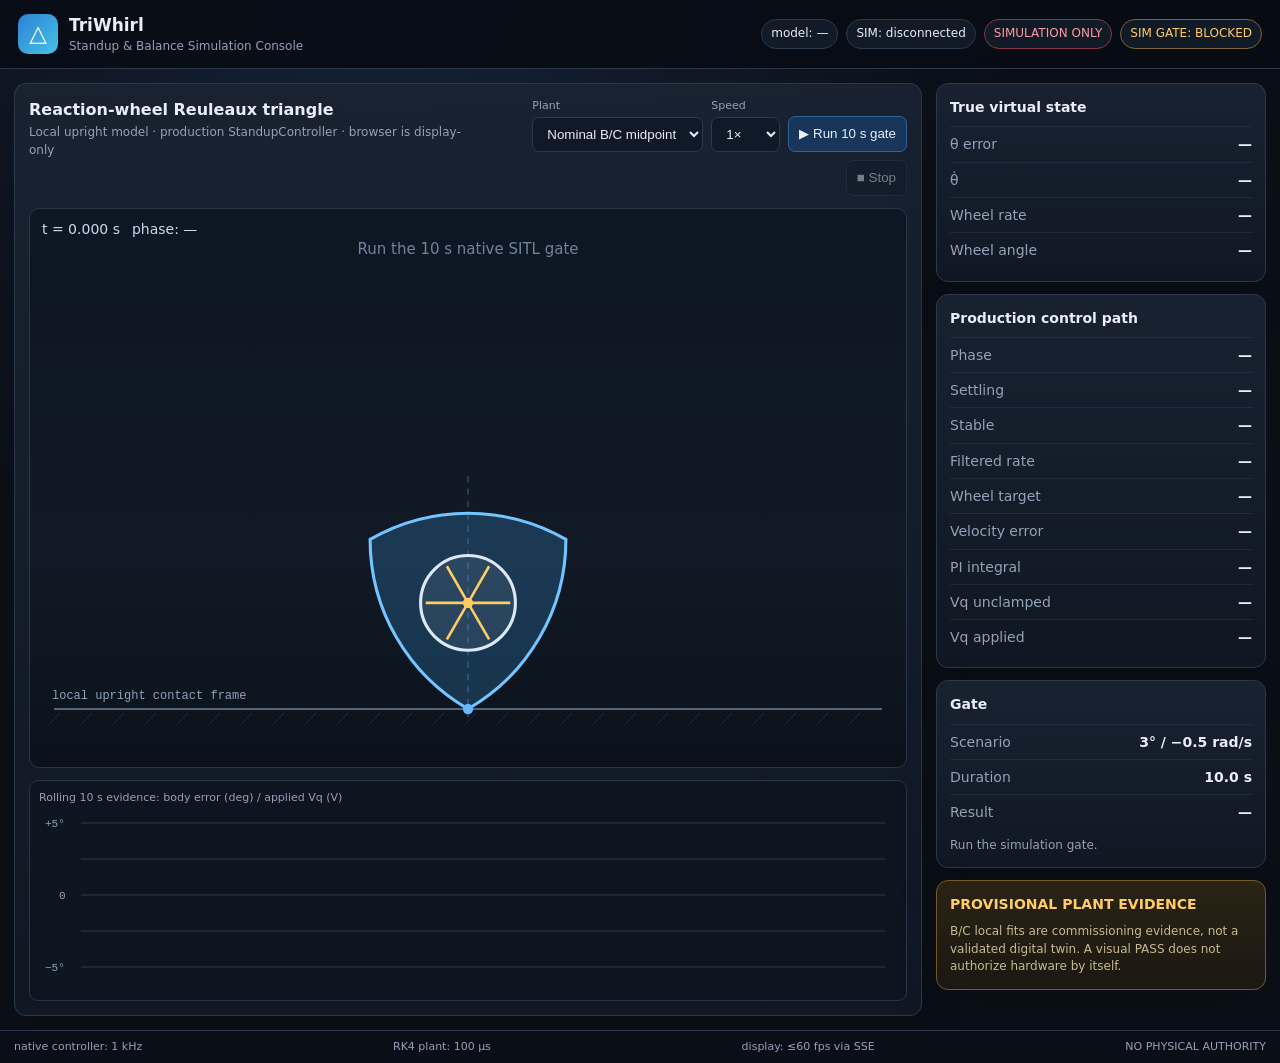
==== tools/visualization/triwhirl-sim-viewer/index.html @ 274da1be "Add WebUI long-run balance gate (#36)" ====
<!doctype html>
<html lang="en">
<head>
  <meta charset="utf-8">
  <meta name="viewport" content="width=device-width, initial-scale=1">
  <title>TriWhirl Simulation Console</title>
  <link rel="stylesheet" href="style.css">
</head>
<body>
  <div class="app-shell">
    <header class="topbar">
      <div class="brand">
        <div class="brand-mark">△</div>
        <div>
          <div class="brand-title">TriWhirl</div>
          <div class="brand-subtitle">Standup & Balance Simulation Console</div>
        </div>
      </div>
      <div class="top-status">
        <div class="status-chip" id="model-chip">model: —</div>
        <div class="status-chip" id="stream-chip">SIM: disconnected</div>
        <div class="status-chip status-danger">SIMULATION ONLY</div>
        <div class="status-chip gate-blocked" id="gate-chip">SIM GATE: BLOCKED</div>
      </div>
    </header>

    <div class="layout">
      <main class="main-panel">
        <section class="scene-card">
          <div class="section-head">
            <div>
              <div class="section-title">Reaction-wheel Reuleaux triangle</div>
              <div class="section-subtitle">Local upright model · production StandupController · browser is display-only</div>
            </div>
            <div class="controls">
              <label>Plant
                <select id="profile">
                  <option value="nominal" selected>Nominal B/C midpoint</option>
                  <option value="B">Provisional B</option>
                  <option value="C">Provisional C</option>
                </select>
              </label>
              <label>Speed
                <select id="speed">
                  <option value="0.5">0.5×</option>
                  <option value="1" selected>1×</option>
                  <option value="2">2×</option>
                  <option value="5">5×</option>
                </select>
              </label>
              <button id="run">▶ Run 10 s gate</button>
              <button id="stop" disabled>■ Stop</button>
            </div>
          </div>

          <div class="scene-wrap">
            <canvas id="scene" width="960" height="600"></canvas>
            <div class="scene-overlay">
              <span id="time-readout">t = 0.000 s</span>
              <span id="phase-readout">phase: —</span>
            </div>
          </div>

          <div class="plot-card">
            <div class="plot-title">Rolling 10 s evidence: body error (deg) / applied Vq (V)</div>
            <canvas id="history" width="960" height="180"></canvas>
          </div>
        </section>
      </main>

      <aside class="right-panel">
        <section class="info-card">
          <div class="card-title">True virtual state</div>
          <div class="kv"><span>θ error</span><strong id="theta">—</strong></div>
          <div class="kv"><span>θ̇</span><strong id="theta-dot">—</strong></div>
          <div class="kv"><span>Wheel rate</span><strong id="wheel-rate">—</strong></div>
          <div class="kv"><span>Wheel angle</span><strong id="wheel-angle">—</strong></div>
        </section>

        <section class="info-card">
          <div class="card-title">Production control path</div>
          <div class="kv"><span>Phase</span><strong id="phase">—</strong></div>
          <div class="kv"><span>Settling</span><strong id="settling">—</strong></div>
          <div class="kv"><span>Stable</span><strong id="stable">—</strong></div>
          <div class="kv"><span>Filtered rate</span><strong id="filtered-rate">—</strong></div>
          <div class="kv"><span>Wheel target</span><strong id="target">—</strong></div>
          <div class="kv"><span>Velocity error</span><strong id="velocity-error">—</strong></div>
          <div class="kv"><span>PI integral</span><strong id="integral">—</strong></div>
          <div class="kv"><span>Vq unclamped</span><strong id="vq-unclamped">—</strong></div>
          <div class="kv"><span>Vq applied</span><strong id="vq">—</strong></div>
        </section>

        <section class="info-card">
          <div class="card-title">Gate</div>
          <div class="kv"><span>Scenario</span><strong>3° / −0.5 rad/s</strong></div>
          <div class="kv"><span>Duration</span><strong>10.0 s</strong></div>
          <div class="kv"><span>Result</span><strong id="gate-result">—</strong></div>
          <div class="scope" id="gate-summary">Run the simulation gate.</div>
        </section>

        <section class="warning-card">
          <div class="warning-title">PROVISIONAL PLANT EVIDENCE</div>
          <div class="warning-copy">
            B/C local fits are commissioning evidence, not a validated digital twin.
            A visual PASS does not authorize hardware by itself.
          </div>
        </section>
      </aside>
    </div>

    <footer class="statusbar">
      <span>native controller: 1 kHz</span>
      <span>RK4 plant: 100 µs</span>
      <span>display: ≤60 fps via SSE</span>
      <span>NO PHYSICAL AUTHORITY</span>
    </footer>
  </div>

  <script src="app.js"></script>
</body>
</html>
---- tools/visualization/triwhirl-sim-viewer/style.css ----
:root {
  color-scheme: dark;
  --bg: #0b1018;
  --panel: #121a26;
  --panel-2: #182231;
  --border: #2b394d;
  --text: #e8eef8;
  --muted: #93a2b8;
  --accent: #65b8ff;
  --good: #61d394;
  --warn: #ffcc66;
  --bad: #ff6b75;
}

* { box-sizing: border-box; }
body {
  margin: 0;
  min-height: 100vh;
  background: radial-gradient(circle at 30% 0%, #152237 0%, var(--bg) 45%);
  color: var(--text);
  font: 14px/1.45 Inter, ui-sans-serif, system-ui, -apple-system, BlinkMacSystemFont, "Segoe UI", sans-serif;
}
button, select {
  color: var(--text);
  background: #101927;
  border: 1px solid var(--border);
  border-radius: 7px;
  padding: 8px 10px;
}
button { cursor: pointer; }
button:hover:not(:disabled) { border-color: var(--accent); }
button:disabled { opacity: 0.45; cursor: default; }

.app-shell { min-height: 100vh; display: flex; flex-direction: column; }
.topbar {
  display: flex;
  align-items: center;
  justify-content: space-between;
  gap: 18px;
  padding: 13px 18px;
  border-bottom: 1px solid var(--border);
  background: rgba(8, 13, 21, 0.92);
  position: sticky;
  top: 0;
  z-index: 3;
}
.brand { display: flex; align-items: center; gap: 11px; }
.brand-mark {
  width: 40px;
  height: 40px;
  display: grid;
  place-items: center;
  border-radius: 10px;
  background: linear-gradient(135deg, #2d81d4, #46c3e5);
  color: white;
  font-size: 23px;
  font-weight: 800;
}
.brand-title { font-weight: 750; font-size: 17px; }
.brand-subtitle { color: var(--muted); font-size: 12px; }
.top-status { display: flex; gap: 8px; flex-wrap: wrap; justify-content: flex-end; }
.status-chip {
  border: 1px solid var(--border);
  border-radius: 999px;
  padding: 5px 9px;
  background: #111a27;
  font-size: 12px;
  white-space: nowrap;
}
.status-danger { border-color: #8a3740; color: #ff9aa2; }
.gate-pass { border-color: #2a7751; color: var(--good); }
.gate-blocked { border-color: #7d6430; color: var(--warn); }
.gate-fail { border-color: #8a3740; color: var(--bad); }

.layout {
  flex: 1;
  display: grid;
  grid-template-columns: minmax(0, 1fr) 330px;
  gap: 14px;
  padding: 14px;
}
.main-panel, .right-panel { min-width: 0; }
.right-panel { display: flex; flex-direction: column; gap: 12px; }
.scene-card, .info-card, .warning-card {
  background: linear-gradient(180deg, rgba(24,34,49,0.98), rgba(16,24,36,0.98));
  border: 1px solid var(--border);
  border-radius: 12px;
  box-shadow: 0 18px 45px rgba(0,0,0,0.18);
}
.scene-card { padding: 14px; }
.section-head {
  display: flex;
  justify-content: space-between;
  align-items: flex-start;
  gap: 16px;
  margin-bottom: 12px;
}
.section-title { font-size: 16px; font-weight: 720; }
.section-subtitle { color: var(--muted); margin-top: 3px; font-size: 12px; }
.controls { display: flex; align-items: end; gap: 8px; flex-wrap: wrap; justify-content: flex-end; }
.controls label { color: var(--muted); font-size: 11px; display: flex; flex-direction: column; gap: 3px; }
.controls button { height: 36px; }
#run { background: #17365a; border-color: #2f6498; }

.scene-wrap {
  position: relative;
  border: 1px solid #27364a;
  border-radius: 10px;
  overflow: hidden;
  background: linear-gradient(180deg, #0d1623 0%, #101925 62%, #0b121b 100%);
}
#scene { width: 100%; height: min(62vh, 600px); display: block; }
.scene-overlay {
  position: absolute;
  left: 12px;
  top: 10px;
  display: flex;
  gap: 12px;
  color: #c8d8ec;
  font-variant-numeric: tabular-nums;
  pointer-events: none;
}

.plot-card { margin-top: 12px; border: 1px solid #27364a; border-radius: 9px; padding: 9px; background: #0d1520; }
.plot-title { color: var(--muted); font-size: 11px; margin-bottom: 5px; }
#history { width: 100%; height: 180px; display: block; }

.info-card, .warning-card { padding: 13px; }
.card-title, .warning-title { font-weight: 700; margin-bottom: 9px; }
.kv {
  display: flex;
  justify-content: space-between;
  gap: 12px;
  border-top: 1px solid rgba(67,84,108,0.28);
  padding: 7px 0;
}
.kv:first-of-type { border-top: 0; }
.kv span { color: var(--muted); }
.kv strong { text-align: right; font-variant-numeric: tabular-nums; font-weight: 650; }
.scope { color: var(--muted); font-size: 12px; margin-top: 7px; }
.warning-card { border-color: #715a2c; background: linear-gradient(180deg, #2a2315, #1b1812); }
.warning-title { color: var(--warn); }
.warning-copy { color: #c9b98e; font-size: 12px; }

.statusbar {
  display: flex;
  justify-content: space-between;
  flex-wrap: wrap;
  gap: 8px 18px;
  padding: 8px 14px;
  color: var(--muted);
  border-top: 1px solid var(--border);
  background: #0a0f17;
  font-size: 11px;
}

@media (max-width: 980px) {
  .layout { grid-template-columns: 1fr; }
  .right-panel { display: grid; grid-template-columns: repeat(auto-fit, minmax(250px, 1fr)); }
  .topbar { align-items: flex-start; }
  .section-head { flex-direction: column; }
  .controls { justify-content: flex-start; }
}
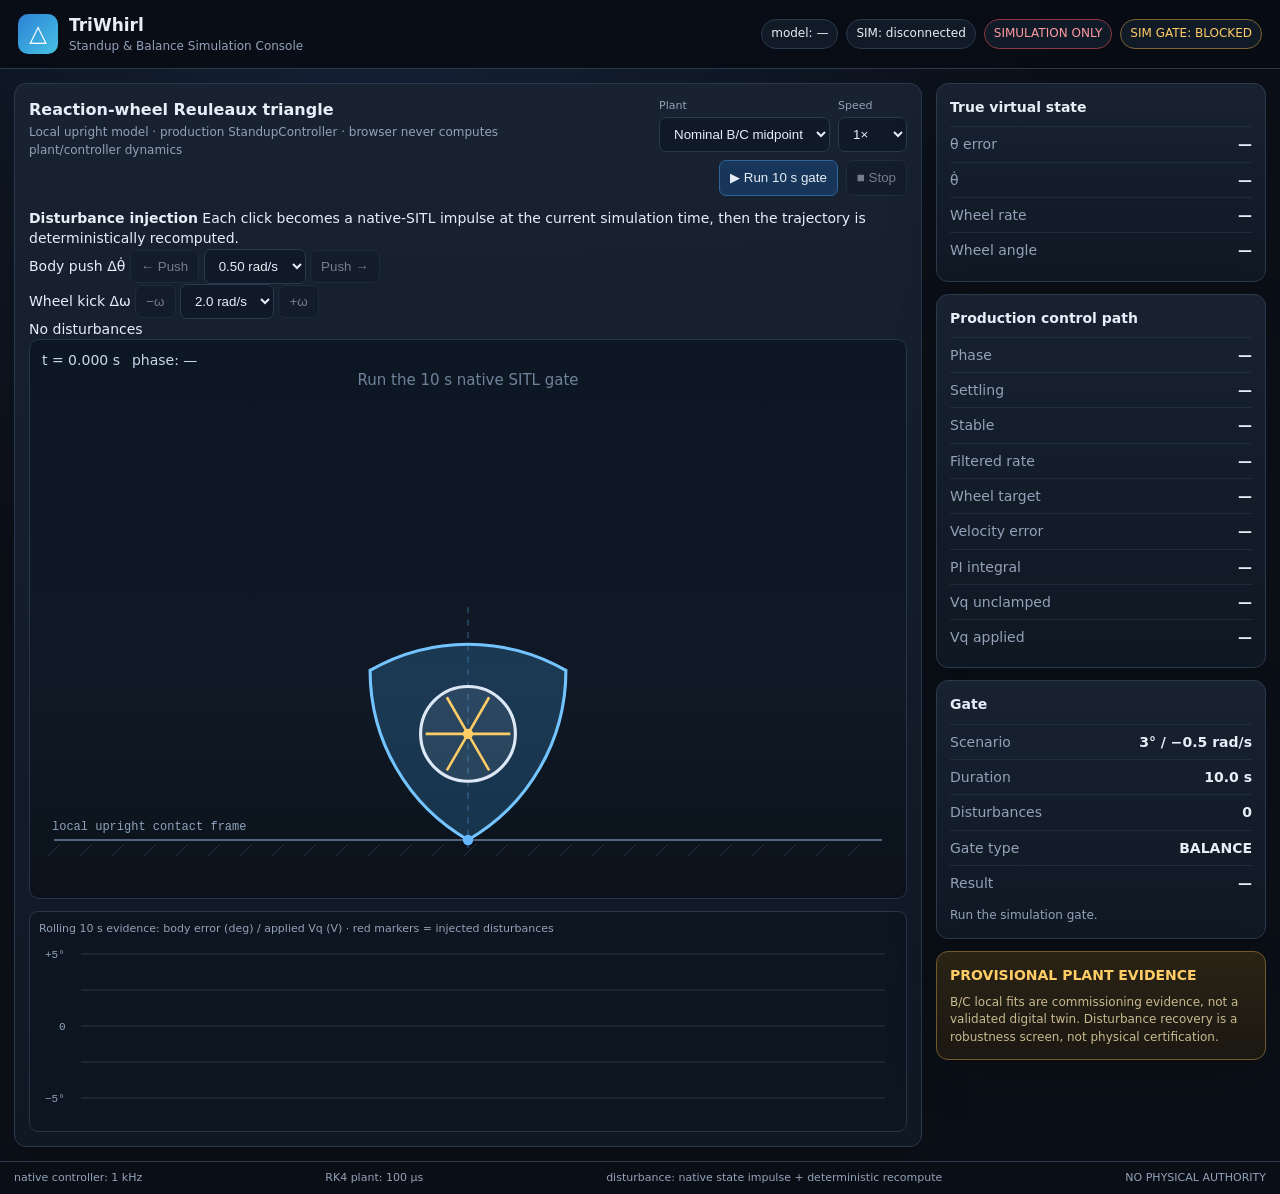
==== commit 88445160: "Add disturbance controls to simulation WebUI (#36)" ====
--- a/tools/visualization/triwhirl-sim-viewer/index.html
+++ b/tools/visualization/triwhirl-sim-viewer/index.html
@@ -30,7 +30,7 @@
           <div class="section-head">
             <div>
               <div class="section-title">Reaction-wheel Reuleaux triangle</div>
-              <div class="section-subtitle">Local upright model · production StandupController · browser is display-only</div>
+              <div class="section-subtitle">Local upright model · production StandupController · browser never computes plant/controller dynamics</div>
             </div>
             <div class="controls">
               <label>Plant
@@ -53,16 +53,47 @@
             </div>
           </div>
 
+          <div class="disturbance-panel">
+            <div class="disturbance-copy">
+              <strong>Disturbance injection</strong>
+              <span>Each click becomes a native-SITL impulse at the current simulation time, then the trajectory is deterministically recomputed.</span>
+            </div>
+            <div class="disturbance-controls">
+              <div class="kick-group">
+                <span class="kick-label">Body push Δθ̇</span>
+                <button id="body-left" class="kick-button" disabled>← Push</button>
+                <select id="body-strength" aria-label="Body push strength">
+                  <option value="0.2">0.20 rad/s</option>
+                  <option value="0.5" selected>0.50 rad/s</option>
+                  <option value="1.0">1.00 rad/s</option>
+                </select>
+                <button id="body-right" class="kick-button" disabled>Push →</button>
+              </div>
+              <div class="kick-group">
+                <span class="kick-label">Wheel kick Δω</span>
+                <button id="wheel-minus" class="kick-button secondary" disabled>−ω</button>
+                <select id="wheel-strength" aria-label="Wheel kick strength">
+                  <option value="1.0">1.0 rad/s</option>
+                  <option value="2.0" selected>2.0 rad/s</option>
+                  <option value="5.0">5.0 rad/s</option>
+                </select>
+                <button id="wheel-plus" class="kick-button secondary" disabled>+ω</button>
+              </div>
+              <div class="disturbance-readout" id="disturbance-readout">No disturbances</div>
+            </div>
+          </div>
+
           <div class="scene-wrap">
             <canvas id="scene" width="960" height="600"></canvas>
             <div class="scene-overlay">
               <span id="time-readout">t = 0.000 s</span>
               <span id="phase-readout">phase: —</span>
+              <span id="kick-readout"></span>
             </div>
           </div>
 
           <div class="plot-card">
-            <div class="plot-title">Rolling 10 s evidence: body error (deg) / applied Vq (V)</div>
+            <div class="plot-title">Rolling 10 s evidence: body error (deg) / applied Vq (V) · red markers = injected disturbances</div>
             <canvas id="history" width="960" height="180"></canvas>
           </div>
         </section>
@@ -94,6 +125,8 @@
           <div class="card-title">Gate</div>
           <div class="kv"><span>Scenario</span><strong>3° / −0.5 rad/s</strong></div>
           <div class="kv"><span>Duration</span><strong>10.0 s</strong></div>
+          <div class="kv"><span>Disturbances</span><strong id="disturbance-count">0</strong></div>
+          <div class="kv"><span>Gate type</span><strong id="gate-type">BALANCE</strong></div>
           <div class="kv"><span>Result</span><strong id="gate-result">—</strong></div>
           <div class="scope" id="gate-summary">Run the simulation gate.</div>
         </section>
@@ -102,7 +135,7 @@
           <div class="warning-title">PROVISIONAL PLANT EVIDENCE</div>
           <div class="warning-copy">
             B/C local fits are commissioning evidence, not a validated digital twin.
-            A visual PASS does not authorize hardware by itself.
+            Disturbance recovery is a robustness screen, not physical certification.
           </div>
         </section>
       </aside>
@@ -111,7 +144,7 @@
     <footer class="statusbar">
       <span>native controller: 1 kHz</span>
       <span>RK4 plant: 100 µs</span>
-      <span>display: ≤60 fps via SSE</span>
+      <span>disturbance: native state impulse + deterministic recompute</span>
       <span>NO PHYSICAL AUTHORITY</span>
     </footer>
   </div>
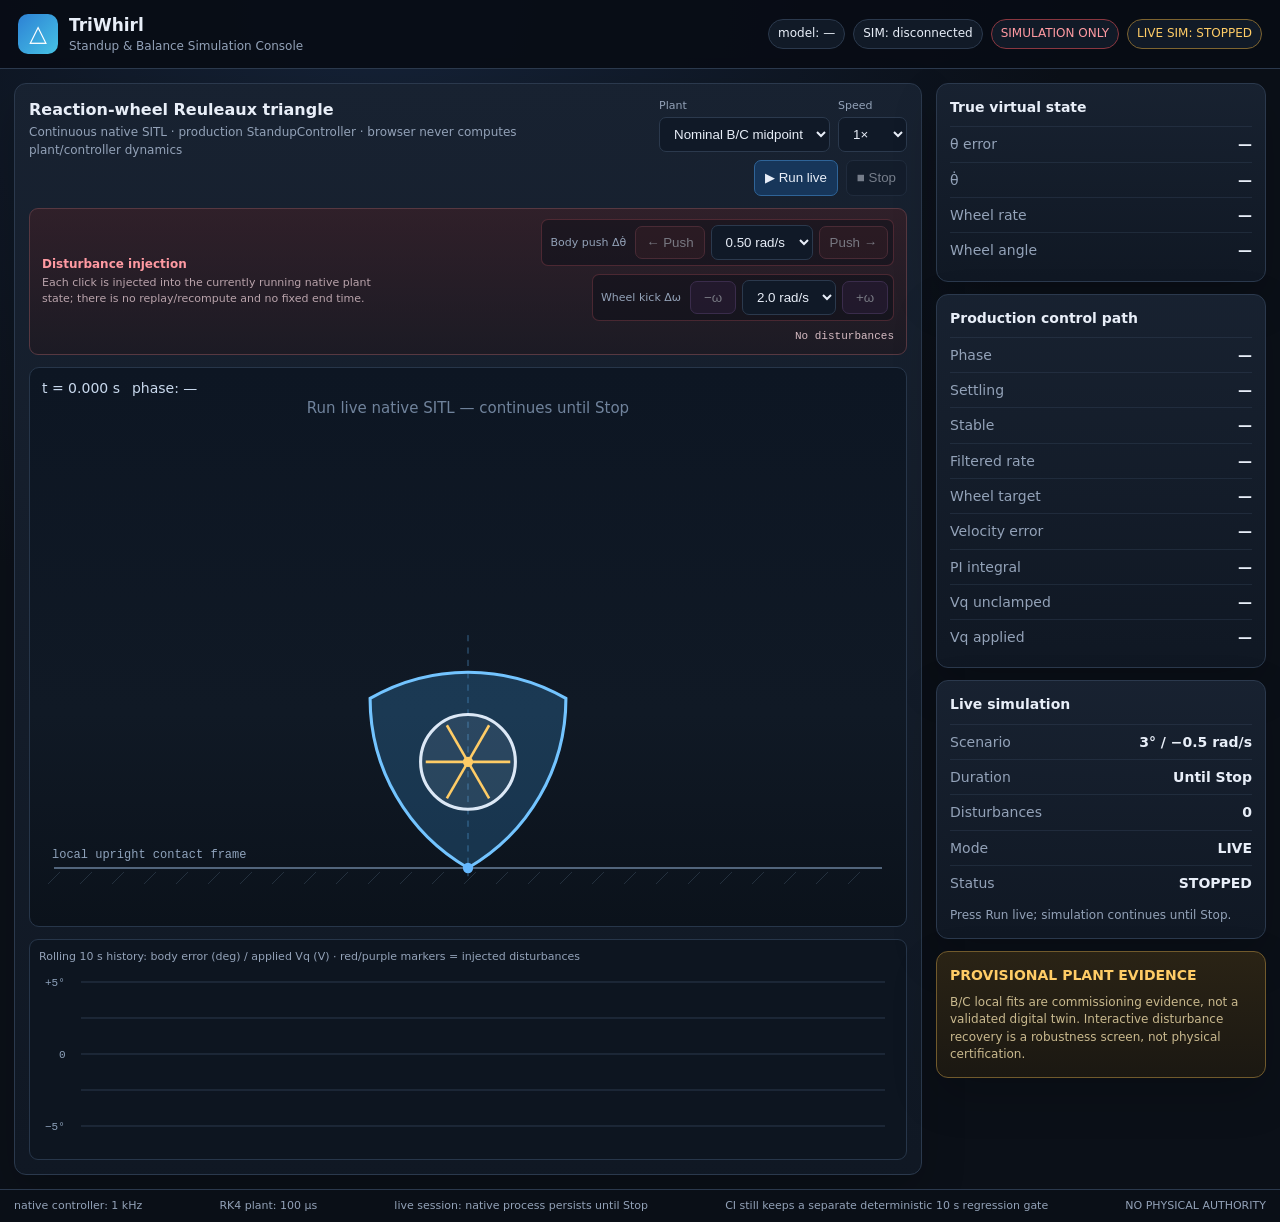
==== commit 591c5110: "Remove WebUI 10-second run limit (#36)" ====
--- a/tools/visualization/triwhirl-sim-viewer/index.html
+++ b/tools/visualization/triwhirl-sim-viewer/index.html
@@ -20,7 +20,7 @@
         <div class="status-chip" id="model-chip">model: —</div>
         <div class="status-chip" id="stream-chip">SIM: disconnected</div>
         <div class="status-chip status-danger">SIMULATION ONLY</div>
-        <div class="status-chip gate-blocked" id="gate-chip">SIM GATE: BLOCKED</div>
+        <div class="status-chip gate-blocked" id="gate-chip">LIVE SIM: STOPPED</div>
       </div>
     </header>
 
@@ -30,7 +30,7 @@
           <div class="section-head">
             <div>
               <div class="section-title">Reaction-wheel Reuleaux triangle</div>
-              <div class="section-subtitle">Local upright model · production StandupController · browser never computes plant/controller dynamics</div>
+              <div class="section-subtitle">Continuous native SITL · production StandupController · browser never computes plant/controller dynamics</div>
             </div>
             <div class="controls">
               <label>Plant
@@ -48,7 +48,7 @@
                   <option value="5">5×</option>
                 </select>
               </label>
-              <button id="run">▶ Run 10 s gate</button>
+              <button id="run">▶ Run live</button>
               <button id="stop" disabled>■ Stop</button>
             </div>
           </div>
@@ -56,7 +56,7 @@
           <div class="disturbance-panel">
             <div class="disturbance-copy">
               <strong>Disturbance injection</strong>
-              <span>Each click becomes a native-SITL impulse at the current simulation time, then the trajectory is deterministically recomputed.</span>
+              <span>Each click is injected into the currently running native plant state; there is no replay/recompute and no fixed end time.</span>
             </div>
             <div class="disturbance-controls">
               <div class="kick-group">
@@ -93,7 +93,7 @@
           </div>
 
           <div class="plot-card">
-            <div class="plot-title">Rolling 10 s evidence: body error (deg) / applied Vq (V) · red markers = injected disturbances</div>
+            <div class="plot-title">Rolling 10 s history: body error (deg) / applied Vq (V) · red/purple markers = injected disturbances</div>
             <canvas id="history" width="960" height="180"></canvas>
           </div>
         </section>
@@ -122,20 +122,20 @@
         </section>
 
         <section class="info-card">
-          <div class="card-title">Gate</div>
+          <div class="card-title">Live simulation</div>
           <div class="kv"><span>Scenario</span><strong>3° / −0.5 rad/s</strong></div>
-          <div class="kv"><span>Duration</span><strong>10.0 s</strong></div>
+          <div class="kv"><span>Duration</span><strong>Until Stop</strong></div>
           <div class="kv"><span>Disturbances</span><strong id="disturbance-count">0</strong></div>
-          <div class="kv"><span>Gate type</span><strong id="gate-type">BALANCE</strong></div>
-          <div class="kv"><span>Result</span><strong id="gate-result">—</strong></div>
-          <div class="scope" id="gate-summary">Run the simulation gate.</div>
+          <div class="kv"><span>Mode</span><strong id="gate-type">LIVE</strong></div>
+          <div class="kv"><span>Status</span><strong id="gate-result">STOPPED</strong></div>
+          <div class="scope" id="gate-summary">Press Run live; simulation continues until Stop.</div>
         </section>
 
         <section class="warning-card">
           <div class="warning-title">PROVISIONAL PLANT EVIDENCE</div>
           <div class="warning-copy">
             B/C local fits are commissioning evidence, not a validated digital twin.
-            Disturbance recovery is a robustness screen, not physical certification.
+            Interactive disturbance recovery is a robustness screen, not physical certification.
           </div>
         </section>
       </aside>
@@ -144,7 +144,8 @@
     <footer class="statusbar">
       <span>native controller: 1 kHz</span>
       <span>RK4 plant: 100 µs</span>
-      <span>disturbance: native state impulse + deterministic recompute</span>
+      <span>live session: native process persists until Stop</span>
+      <span>CI still keeps a separate deterministic 10 s regression gate</span>
       <span>NO PHYSICAL AUTHORITY</span>
     </footer>
   </div>
--- a/tools/visualization/triwhirl-sim-viewer/style.css
+++ b/tools/visualization/triwhirl-sim-viewer/style.css
@@ -10,6 +10,7 @@
   --good: #61d394;
   --warn: #ffcc66;
   --bad: #ff6b75;
+  --wheel-kick: #d58cff;
 }
 
 * { box-sizing: border-box; }
@@ -102,6 +103,61 @@
 .controls button { height: 36px; }
 #run { background: #17365a; border-color: #2f6498; }
 
+.disturbance-panel {
+  display: flex;
+  justify-content: space-between;
+  align-items: center;
+  gap: 14px;
+  margin-bottom: 12px;
+  padding: 10px 12px;
+  border: 1px solid #573841;
+  border-radius: 9px;
+  background: linear-gradient(180deg, rgba(61,31,38,0.65), rgba(31,24,31,0.65));
+}
+.disturbance-copy {
+  min-width: 200px;
+  display: flex;
+  flex-direction: column;
+  gap: 2px;
+}
+.disturbance-copy strong { color: #ff9aa2; font-size: 12px; }
+.disturbance-copy span { color: #b9a3ab; font-size: 11px; }
+.disturbance-controls {
+  display: flex;
+  align-items: center;
+  justify-content: flex-end;
+  flex-wrap: wrap;
+  gap: 8px;
+}
+.kick-group {
+  display: flex;
+  align-items: center;
+  gap: 6px;
+  padding: 5px;
+  border: 1px solid rgba(255,107,117,0.22);
+  border-radius: 7px;
+  background: rgba(10,15,23,0.45);
+}
+.kick-label { color: var(--muted); font-size: 11px; margin: 0 3px; }
+.kick-button {
+  min-width: 64px;
+  background: #3b2027;
+  border-color: #81444f;
+}
+.kick-button:hover:not(:disabled) { border-color: var(--bad); }
+.kick-button.secondary {
+  min-width: 46px;
+  background: #30203f;
+  border-color: #654982;
+}
+.kick-button.secondary:hover:not(:disabled) { border-color: var(--wheel-kick); }
+.disturbance-readout {
+  min-width: 210px;
+  color: #d6bbc2;
+  font: 11px/1.35 ui-monospace, SFMono-Regular, Consolas, monospace;
+  text-align: right;
+}
+
 .scene-wrap {
   position: relative;
   border: 1px solid #27364a;
@@ -116,10 +172,12 @@
   top: 10px;
   display: flex;
   gap: 12px;
+  flex-wrap: wrap;
   color: #c8d8ec;
   font-variant-numeric: tabular-nums;
   pointer-events: none;
 }
+#kick-readout { color: #ff9aa2; font-weight: 650; }
 
 .plot-card { margin-top: 12px; border: 1px solid #27364a; border-radius: 9px; padding: 9px; background: #0d1520; }
 .plot-title { color: var(--muted); font-size: 11px; margin-bottom: 5px; }
@@ -154,6 +212,12 @@
   font-size: 11px;
 }
 
+@media (max-width: 1180px) {
+  .disturbance-panel { align-items: flex-start; flex-direction: column; }
+  .disturbance-controls { justify-content: flex-start; }
+  .disturbance-readout { text-align: left; }
+}
+
 @media (max-width: 980px) {
   .layout { grid-template-columns: 1fr; }
   .right-panel { display: grid; grid-template-columns: repeat(auto-fit, minmax(250px, 1fr)); }
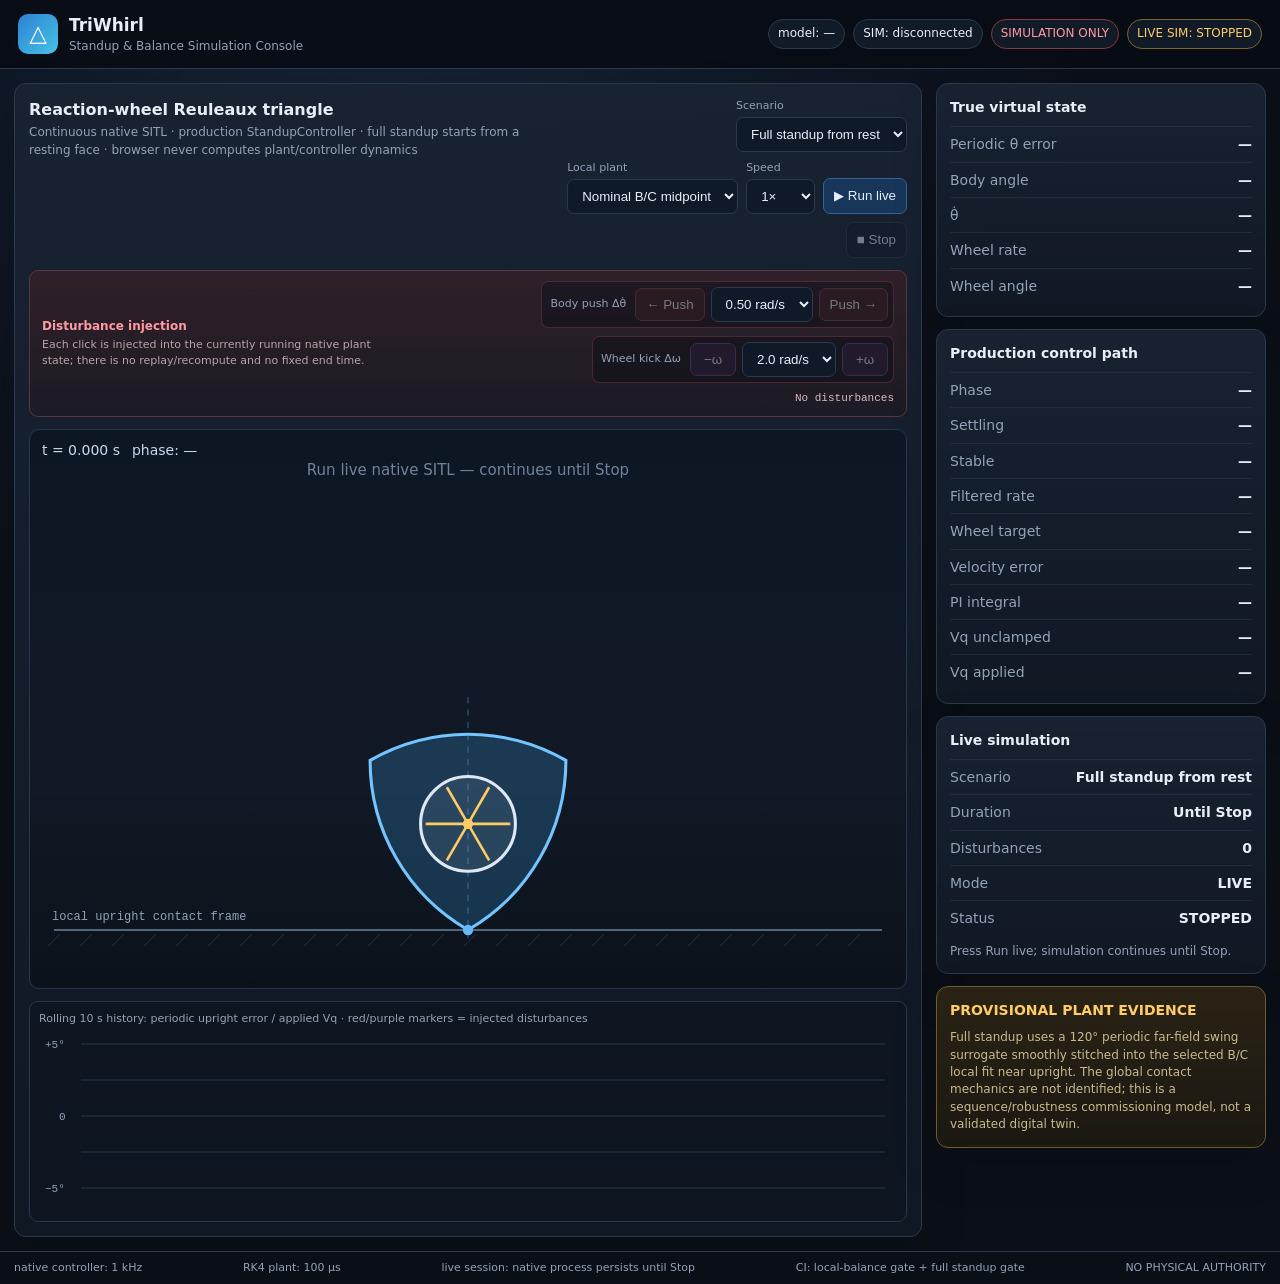
==== commit c2f47723: "Default WebUI to full standup from rest (#36)" ====
--- a/tools/visualization/triwhirl-sim-viewer/index.html
+++ b/tools/visualization/triwhirl-sim-viewer/index.html
@@ -30,10 +30,16 @@
           <div class="section-head">
             <div>
               <div class="section-title">Reaction-wheel Reuleaux triangle</div>
-              <div class="section-subtitle">Continuous native SITL · production StandupController · browser never computes plant/controller dynamics</div>
+              <div class="section-subtitle">Continuous native SITL · production StandupController · full standup starts from a resting face · browser never computes plant/controller dynamics</div>
             </div>
             <div class="controls">
-              <label>Plant
+              <label>Scenario
+                <select id="scenario">
+                  <option value="full-standup" selected>Full standup from rest</option>
+                  <option value="balance">Upright balance only</option>
+                </select>
+              </label>
+              <label>Local plant
                 <select id="profile">
                   <option value="nominal" selected>Nominal B/C midpoint</option>
                   <option value="B">Provisional B</option>
@@ -93,7 +99,7 @@
           </div>
 
           <div class="plot-card">
-            <div class="plot-title">Rolling 10 s history: body error (deg) / applied Vq (V) · red/purple markers = injected disturbances</div>
+            <div class="plot-title">Rolling 10 s history: periodic upright error / applied Vq · red/purple markers = injected disturbances</div>
             <canvas id="history" width="960" height="180"></canvas>
           </div>
         </section>
@@ -102,7 +108,8 @@
       <aside class="right-panel">
         <section class="info-card">
           <div class="card-title">True virtual state</div>
-          <div class="kv"><span>θ error</span><strong id="theta">—</strong></div>
+          <div class="kv"><span>Periodic θ error</span><strong id="theta">—</strong></div>
+          <div class="kv"><span>Body angle</span><strong id="body-angle">—</strong></div>
           <div class="kv"><span>θ̇</span><strong id="theta-dot">—</strong></div>
           <div class="kv"><span>Wheel rate</span><strong id="wheel-rate">—</strong></div>
           <div class="kv"><span>Wheel angle</span><strong id="wheel-angle">—</strong></div>
@@ -123,19 +130,18 @@
 
         <section class="info-card">
           <div class="card-title">Live simulation</div>
-          <div class="kv"><span>Scenario</span><strong>3° / −0.5 rad/s</strong></div>
+          <div class="kv"><span>Scenario</span><strong id="scenario-readout">Full standup from rest</strong></div>
           <div class="kv"><span>Duration</span><strong>Until Stop</strong></div>
           <div class="kv"><span>Disturbances</span><strong id="disturbance-count">0</strong></div>
           <div class="kv"><span>Mode</span><strong id="gate-type">LIVE</strong></div>
           <div class="kv"><span>Status</span><strong id="gate-result">STOPPED</strong></div>
-          <div class="scope" id="gate-summary">Press Run live; simulation continues until Stop.</div>
+          <div class="scope" id="gate-summary">Press Run live; full standup starts from the resting orientation.</div>
         </section>
 
         <section class="warning-card">
           <div class="warning-title">PROVISIONAL PLANT EVIDENCE</div>
           <div class="warning-copy">
-            B/C local fits are commissioning evidence, not a validated digital twin.
-            Interactive disturbance recovery is a robustness screen, not physical certification.
+            Full standup uses a 120° periodic far-field swing surrogate smoothly stitched into the selected B/C local fit near upright. The global contact mechanics are not identified; this is a sequence/robustness commissioning model, not a validated digital twin.
           </div>
         </section>
       </aside>
@@ -145,7 +151,7 @@
       <span>native controller: 1 kHz</span>
       <span>RK4 plant: 100 µs</span>
       <span>live session: native process persists until Stop</span>
-      <span>CI still keeps a separate deterministic 10 s regression gate</span>
+      <span>CI: local-balance gate + full standup gate</span>
       <span>NO PHYSICAL AUTHORITY</span>
     </footer>
   </div>
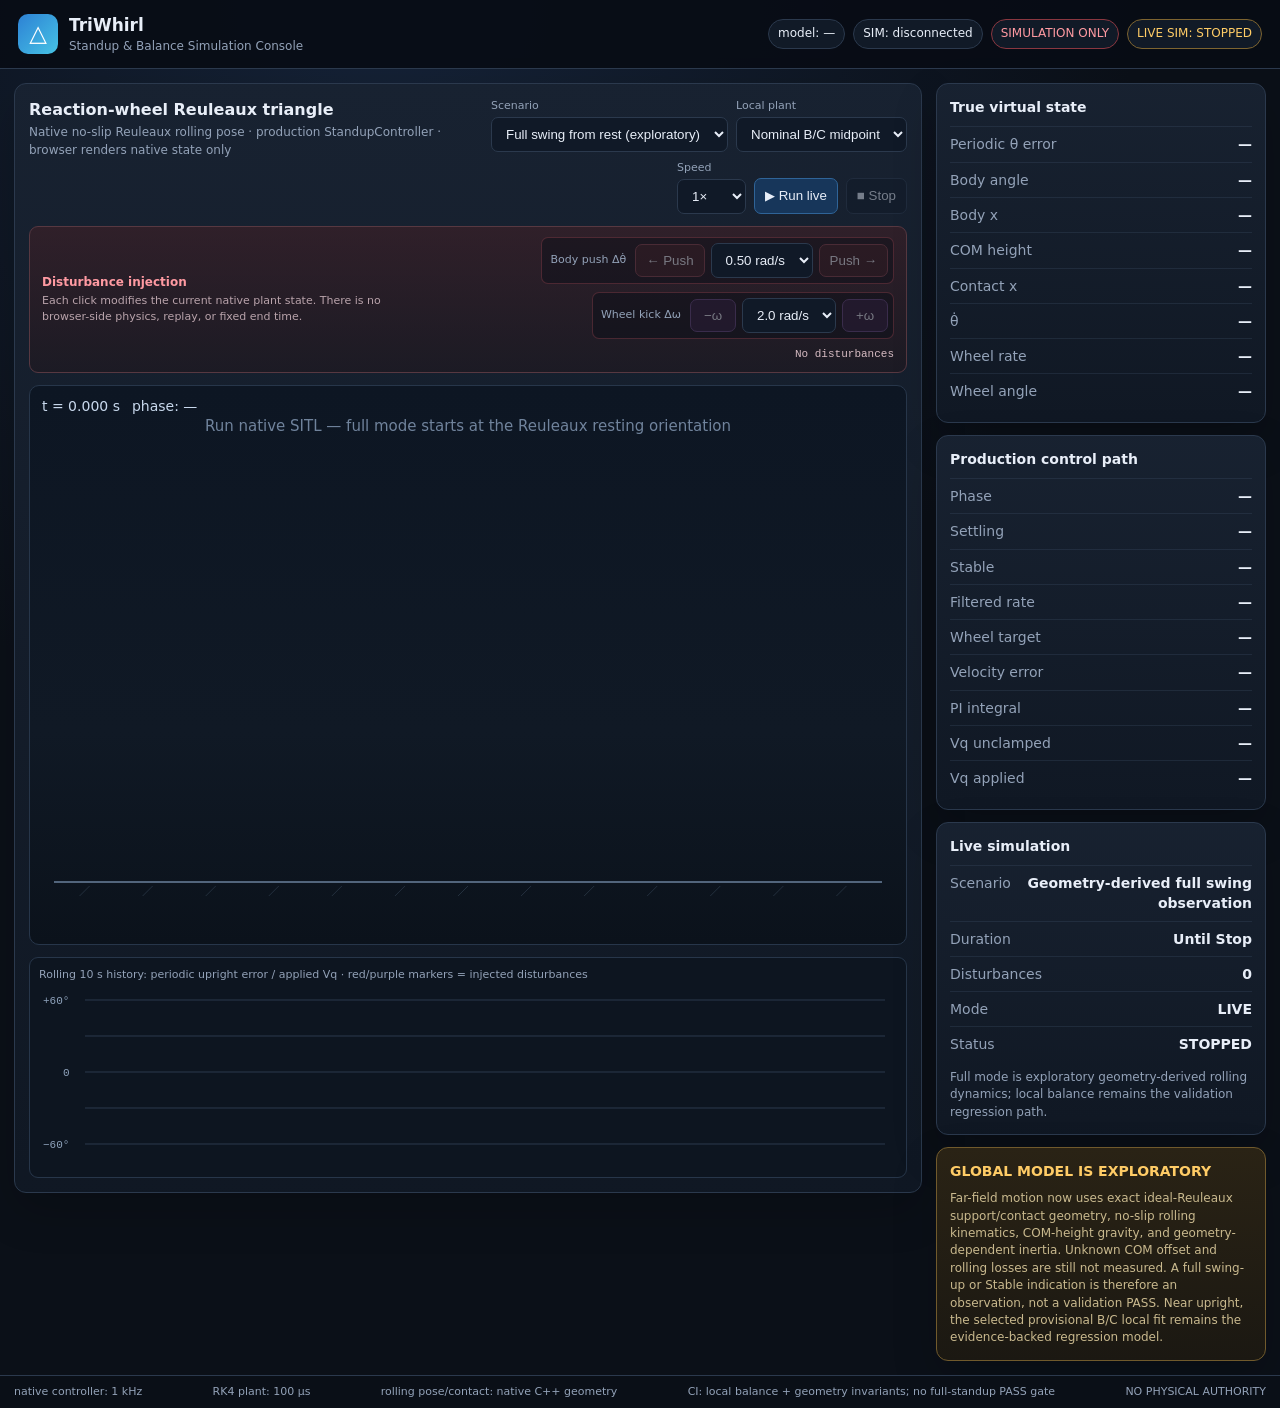
==== commit f41cf367: "Clarify geometry-derived WebUI authority (#36)" ====
--- a/tools/visualization/triwhirl-sim-viewer/index.html
+++ b/tools/visualization/triwhirl-sim-viewer/index.html
@@ -30,12 +30,12 @@
           <div class="section-head">
             <div>
               <div class="section-title">Reaction-wheel Reuleaux triangle</div>
-              <div class="section-subtitle">Continuous native SITL · production StandupController · full standup starts from a resting face · browser never computes plant/controller dynamics</div>
+              <div class="section-subtitle">Native no-slip Reuleaux rolling pose · production StandupController · browser renders native state only</div>
             </div>
             <div class="controls">
               <label>Scenario
                 <select id="scenario">
-                  <option value="full-standup" selected>Full standup from rest</option>
+                  <option value="full-standup" selected>Full swing from rest (exploratory)</option>
                   <option value="balance">Upright balance only</option>
                 </select>
               </label>
@@ -62,7 +62,7 @@
           <div class="disturbance-panel">
             <div class="disturbance-copy">
               <strong>Disturbance injection</strong>
-              <span>Each click is injected into the currently running native plant state; there is no replay/recompute and no fixed end time.</span>
+              <span>Each click modifies the current native plant state. There is no browser-side physics, replay, or fixed end time.</span>
             </div>
             <div class="disturbance-controls">
               <div class="kick-group">
@@ -110,6 +110,9 @@
           <div class="card-title">True virtual state</div>
           <div class="kv"><span>Periodic θ error</span><strong id="theta">—</strong></div>
           <div class="kv"><span>Body angle</span><strong id="body-angle">—</strong></div>
+          <div class="kv"><span>Body x</span><strong id="body-x">—</strong></div>
+          <div class="kv"><span>COM height</span><strong id="body-y">—</strong></div>
+          <div class="kv"><span>Contact x</span><strong id="contact-x">—</strong></div>
           <div class="kv"><span>θ̇</span><strong id="theta-dot">—</strong></div>
           <div class="kv"><span>Wheel rate</span><strong id="wheel-rate">—</strong></div>
           <div class="kv"><span>Wheel angle</span><strong id="wheel-angle">—</strong></div>
@@ -130,18 +133,18 @@
 
         <section class="info-card">
           <div class="card-title">Live simulation</div>
-          <div class="kv"><span>Scenario</span><strong id="scenario-readout">Full standup from rest</strong></div>
+          <div class="kv"><span>Scenario</span><strong id="scenario-readout">Geometry-derived full swing observation</strong></div>
           <div class="kv"><span>Duration</span><strong>Until Stop</strong></div>
           <div class="kv"><span>Disturbances</span><strong id="disturbance-count">0</strong></div>
           <div class="kv"><span>Mode</span><strong id="gate-type">LIVE</strong></div>
           <div class="kv"><span>Status</span><strong id="gate-result">STOPPED</strong></div>
-          <div class="scope" id="gate-summary">Press Run live; full standup starts from the resting orientation.</div>
+          <div class="scope" id="gate-summary">Full mode is exploratory geometry-derived rolling dynamics; local balance remains the regression path.</div>
         </section>
 
         <section class="warning-card">
-          <div class="warning-title">PROVISIONAL PLANT EVIDENCE</div>
+          <div class="warning-title">GLOBAL MODEL IS EXPLORATORY</div>
           <div class="warning-copy">
-            Full standup uses a 120° periodic far-field swing surrogate smoothly stitched into the selected B/C local fit near upright. The global contact mechanics are not identified; this is a sequence/robustness commissioning model, not a validated digital twin.
+            Far-field motion now uses exact ideal-Reuleaux support/contact geometry, no-slip rolling kinematics, COM-height gravity, and geometry-dependent inertia. Unknown COM offset and rolling losses are still not measured. A full swing-up or Stable indication is therefore an observation, not a validation PASS. Near upright, the selected provisional B/C local fit remains the evidence-backed regression model.
           </div>
         </section>
       </aside>
@@ -150,8 +153,8 @@
     <footer class="statusbar">
       <span>native controller: 1 kHz</span>
       <span>RK4 plant: 100 µs</span>
-      <span>live session: native process persists until Stop</span>
-      <span>CI: local-balance gate + full standup gate</span>
+      <span>rolling pose/contact: native C++ geometry</span>
+      <span>CI: local balance + geometry invariants; no full-standup PASS gate</span>
       <span>NO PHYSICAL AUTHORITY</span>
     </footer>
   </div>
